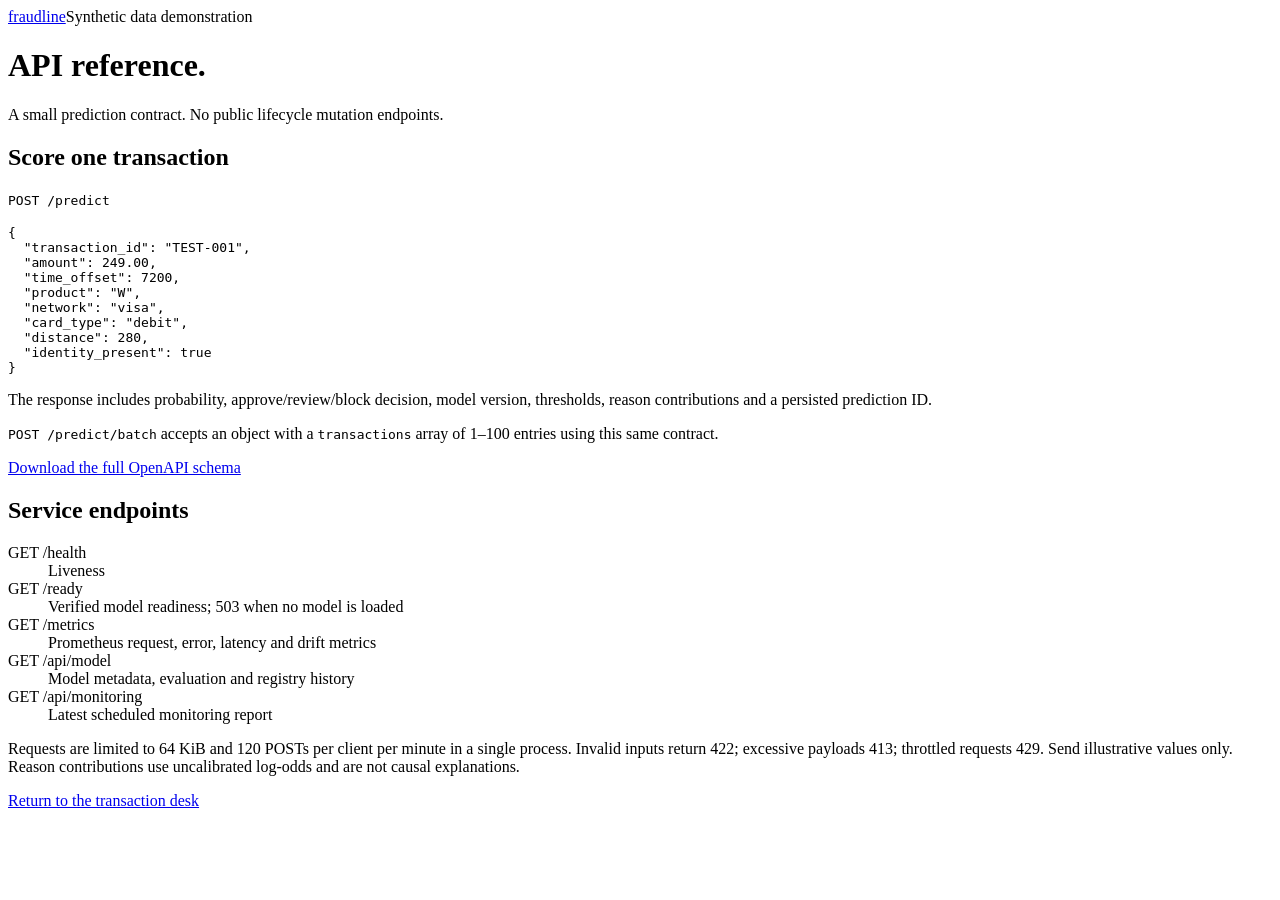
==== fraudline/web/api.html @ ee2d5711 "Build Fraudline fraud detection lifecycle and investigation desk" ====
<!doctype html><html lang="en"><head><meta charset="utf-8"><meta name="viewport" content="width=device-width,initial-scale=1"><title>Fraudline — API reference</title><link rel="stylesheet" href="/assets/style.css"></head><body><header class="masthead"><a class="wordmark" href="/">fraudline</a><span class="environment">Synthetic data demonstration</span></header><main class="shell"><div class="section-title"><h1>API reference.</h1><p>A small prediction contract. No public lifecycle mutation endpoints.</p></div><div class="evidence-layout"><section><h2>Score one transaction</h2><p><code>POST /predict</code></p><pre><code>{
  "transaction_id": "TEST-001",
  "amount": 249.00,
  "time_offset": 7200,
  "product": "W",
  "network": "visa",
  "card_type": "debit",
  "distance": 280,
  "identity_present": true
}</code></pre><p>The response includes probability, approve/review/block decision, model version, thresholds, reason contributions and a persisted prediction ID.</p><p><code>POST /predict/batch</code> accepts an object with a <code>transactions</code> array of 1–100 entries using this same contract.</p><p><a href="/openapi.json">Download the full OpenAPI schema</a></p></section><section><h2>Service endpoints</h2><dl class="fact-list"><div><dt>GET /health</dt><dd>Liveness</dd></div><div><dt>GET /ready</dt><dd>Verified model readiness; 503 when no model is loaded</dd></div><div><dt>GET /metrics</dt><dd>Prometheus request, error, latency and drift metrics</dd></div><div><dt>GET /api/model</dt><dd>Model metadata, evaluation and registry history</dd></div><div><dt>GET /api/monitoring</dt><dd>Latest scheduled monitoring report</dd></div></dl><p class="footnote">Requests are limited to 64 KiB and 120 POSTs per client per minute in a single process. Invalid inputs return 422; excessive payloads 413; throttled requests 429. Send illustrative values only. Reason contributions use uncalibrated log-odds and are not causal explanations.</p></section></div><a class="text-link" href="/">Return to the transaction desk</a></main></body></html>
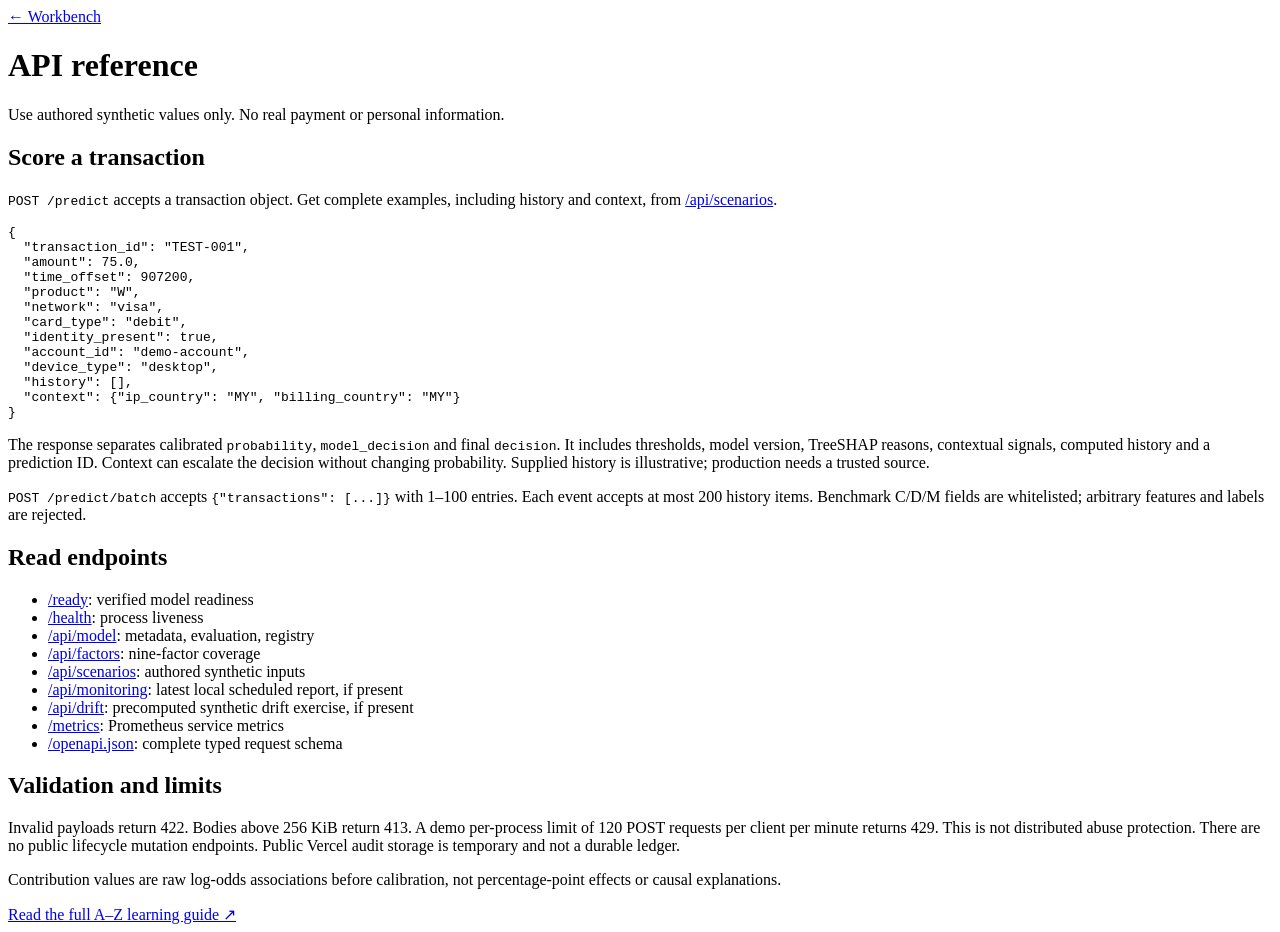
==== commit a632bed6: "Train IEEE model and redesign risk investigation workbench" ====
--- a/fraudline/web/api.html
+++ b/fraudline/web/api.html
@@ -1,10 +1,92 @@
-<!doctype html><html lang="en"><head><meta charset="utf-8"><meta name="viewport" content="width=device-width,initial-scale=1"><title>Fraudline — API reference</title><link rel="stylesheet" href="/assets/style.css"></head><body><header class="masthead"><a class="wordmark" href="/">fraudline</a><span class="environment">Synthetic data demonstration</span></header><main class="shell"><div class="section-title"><h1>API reference.</h1><p>A small prediction contract. No public lifecycle mutation endpoints.</p></div><div class="evidence-layout"><section><h2>Score one transaction</h2><p><code>POST /predict</code></p><pre><code>{
+<!doctype html>
+<html lang="en">
+  <head>
+    <meta charset="UTF-8" />
+    <meta name="viewport" content="width=device-width,initial-scale=1" />
+    <title>Fraudline API reference</title>
+    <link rel="stylesheet" href="/assets/style.css?v=20261117-2" />
+  </head>
+  <body>
+    <main class="guide">
+      <a href="/">← Workbench</a>
+      <h1>API reference</h1>
+      <p>
+        Use authored synthetic values only. No real payment or personal
+        information.
+      </p>
+      <h2>Score a transaction</h2>
+      <p>
+        <code>POST /predict</code> accepts a transaction object. Get complete
+        examples, including history and context, from
+        <a href="/api/scenarios">/api/scenarios</a>.
+      </p>
+      <pre>
+{
   "transaction_id": "TEST-001",
-  "amount": 249.00,
-  "time_offset": 7200,
+  "amount": 75.0,
+  "time_offset": 907200,
   "product": "W",
   "network": "visa",
   "card_type": "debit",
-  "distance": 280,
-  "identity_present": true
-}</code></pre><p>The response includes probability, approve/review/block decision, model version, thresholds, reason contributions and a persisted prediction ID.</p><p><code>POST /predict/batch</code> accepts an object with a <code>transactions</code> array of 1–100 entries using this same contract.</p><p><a href="/openapi.json">Download the full OpenAPI schema</a></p></section><section><h2>Service endpoints</h2><dl class="fact-list"><div><dt>GET /health</dt><dd>Liveness</dd></div><div><dt>GET /ready</dt><dd>Verified model readiness; 503 when no model is loaded</dd></div><div><dt>GET /metrics</dt><dd>Prometheus request, error, latency and drift metrics</dd></div><div><dt>GET /api/model</dt><dd>Model metadata, evaluation and registry history</dd></div><div><dt>GET /api/monitoring</dt><dd>Latest scheduled monitoring report</dd></div></dl><p class="footnote">Requests are limited to 64 KiB and 120 POSTs per client per minute in a single process. Invalid inputs return 422; excessive payloads 413; throttled requests 429. Send illustrative values only. Reason contributions use uncalibrated log-odds and are not causal explanations.</p></section></div><a class="text-link" href="/">Return to the transaction desk</a></main></body></html>
+  "identity_present": true,
+  "account_id": "demo-account",
+  "device_type": "desktop",
+  "history": [],
+  "context": {"ip_country": "MY", "billing_country": "MY"}
+}</pre
+      >
+      <p>
+        The response separates calibrated <code>probability</code>,
+        <code>model_decision</code> and final <code>decision</code>. It includes
+        thresholds, model version, TreeSHAP reasons, contextual signals,
+        computed history and a prediction ID. Context can escalate the decision
+        without changing probability. Supplied history is illustrative;
+        production needs a trusted source.
+      </p>
+      <p>
+        <code>POST /predict/batch</code> accepts
+        <code>{"transactions": [...]}</code> with 1–100 entries. Each event
+        accepts at most 200 history items. Benchmark C/D/M fields are
+        whitelisted; arbitrary features and labels are rejected.
+      </p>
+      <h2>Read endpoints</h2>
+      <ul>
+        <li><a href="/ready">/ready</a>: verified model readiness</li>
+        <li><a href="/health">/health</a>: process liveness</li>
+        <li>
+          <a href="/api/model">/api/model</a>: metadata, evaluation, registry
+        </li>
+        <li><a href="/api/factors">/api/factors</a>: nine-factor coverage</li>
+        <li>
+          <a href="/api/scenarios">/api/scenarios</a>: authored synthetic inputs
+        </li>
+        <li>
+          <a href="/api/monitoring">/api/monitoring</a>: latest local scheduled
+          report, if present
+        </li>
+        <li>
+          <a href="/api/drift">/api/drift</a>: precomputed synthetic drift
+          exercise, if present
+        </li>
+        <li><a href="/metrics">/metrics</a>: Prometheus service metrics</li>
+        <li>
+          <a href="/openapi.json">/openapi.json</a>: complete typed request
+          schema
+        </li>
+      </ul>
+      <h2>Validation and limits</h2>
+      <p>
+        Invalid payloads return 422. Bodies above 256 KiB return 413. A demo
+        per-process limit of 120 POST requests per client per minute returns
+        429. This is not distributed abuse protection. There are no public
+        lifecycle mutation endpoints. Public Vercel audit storage is temporary
+        and not a durable ledger.
+      </p>
+      <p>
+        Contribution values are raw log-odds associations before calibration,
+        not percentage-point effects or causal explanations.
+      </p>
+      <a href="/guide">Read the full A–Z learning guide ↗</a>
+    </main>
+  </body>
+</html>
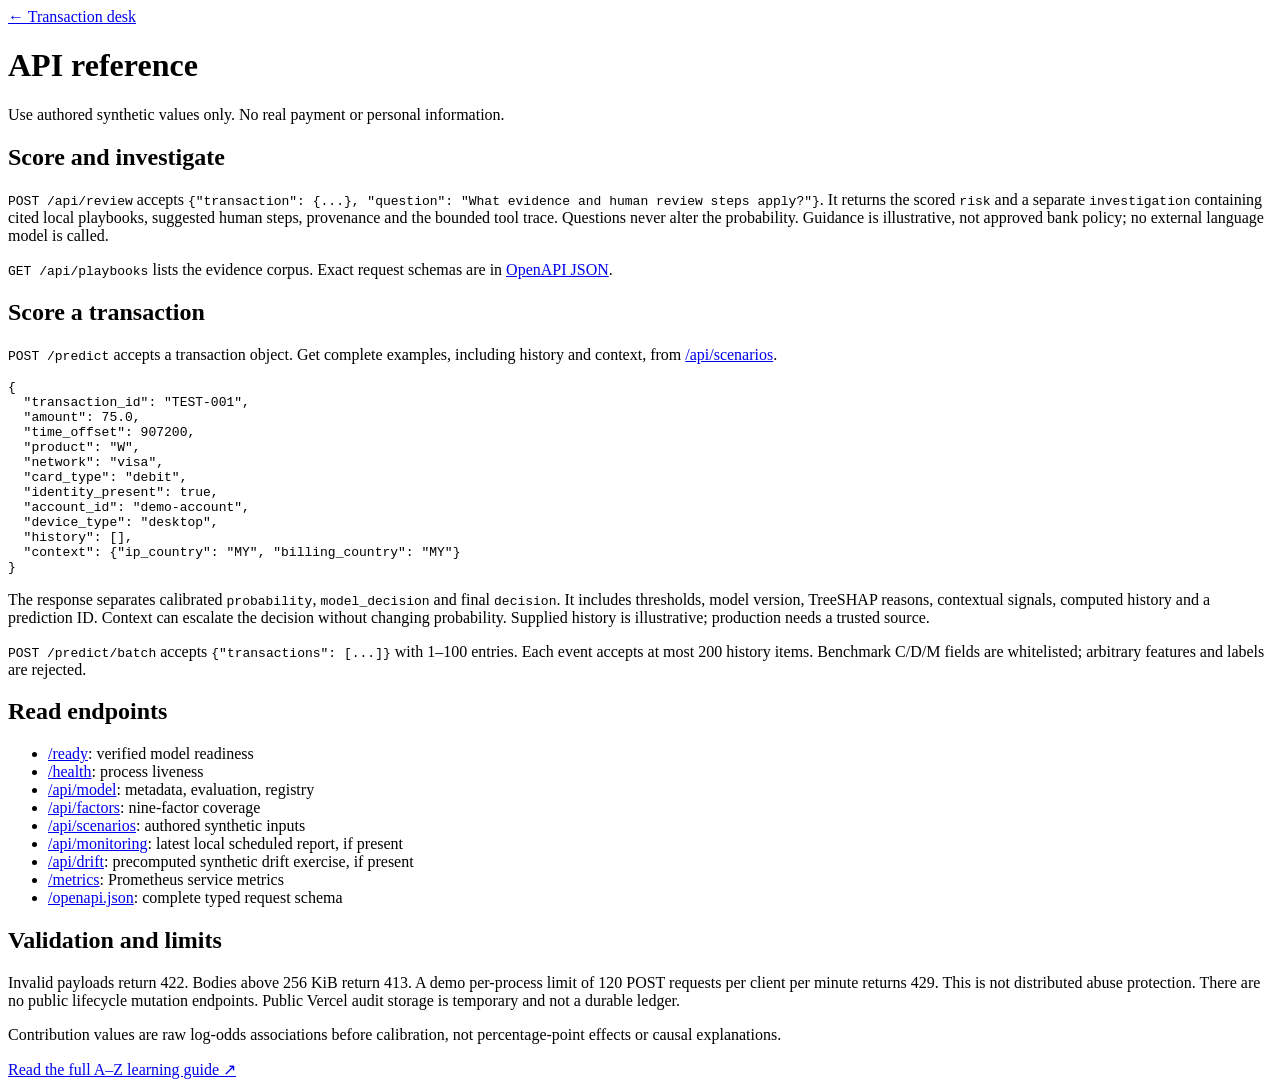
==== commit cf5a3dbc: "Combine fraud screening and cited investigation in one analyst desk" ====
--- a/fraudline/web/api.html
+++ b/fraudline/web/api.html
@@ -8,13 +8,13 @@
   </head>
   <body>
     <main class="guide">
-      <a href="/">← Workbench</a>
+      <a href="/">← Transaction desk</a>
       <h1>API reference</h1>
       <p>
         Use authored synthetic values only. No real payment or personal
         information.
       </p>
-      <h2>Score a transaction</h2>
+      <h2>Score and investigate</h2><p><code>POST /api/review</code> accepts <code>{"transaction": {...}, "question": "What evidence and human review steps apply?"}</code>. It returns the scored <code>risk</code> and a separate <code>investigation</code> containing cited local playbooks, suggested human steps, provenance and the bounded tool trace. Questions never alter the probability. Guidance is illustrative, not approved bank policy; no external language model is called.</p><p><code>GET /api/playbooks</code> lists the evidence corpus. Exact request schemas are in <a href="/openapi.json">OpenAPI JSON</a>.</p><h2>Score a transaction</h2>
       <p>
         <code>POST /predict</code> accepts a transaction object. Get complete
         examples, including history and context, from
